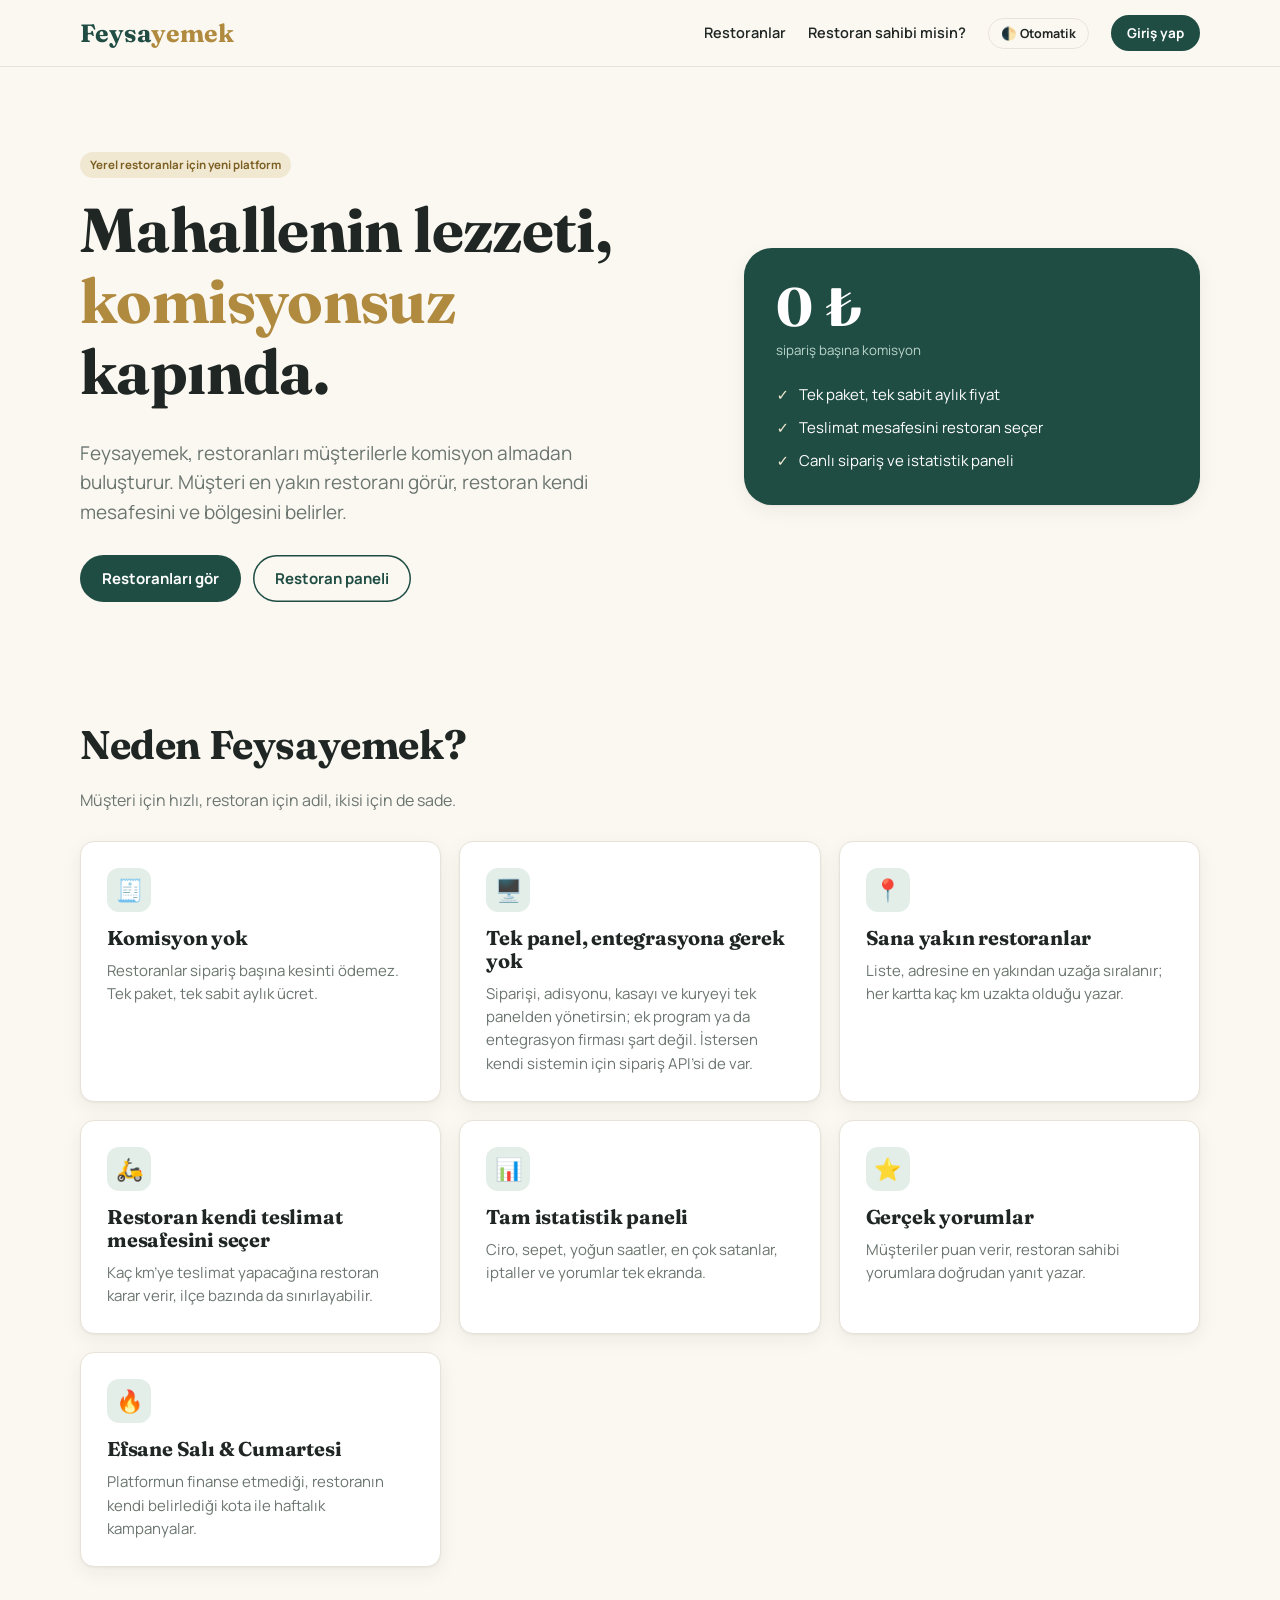
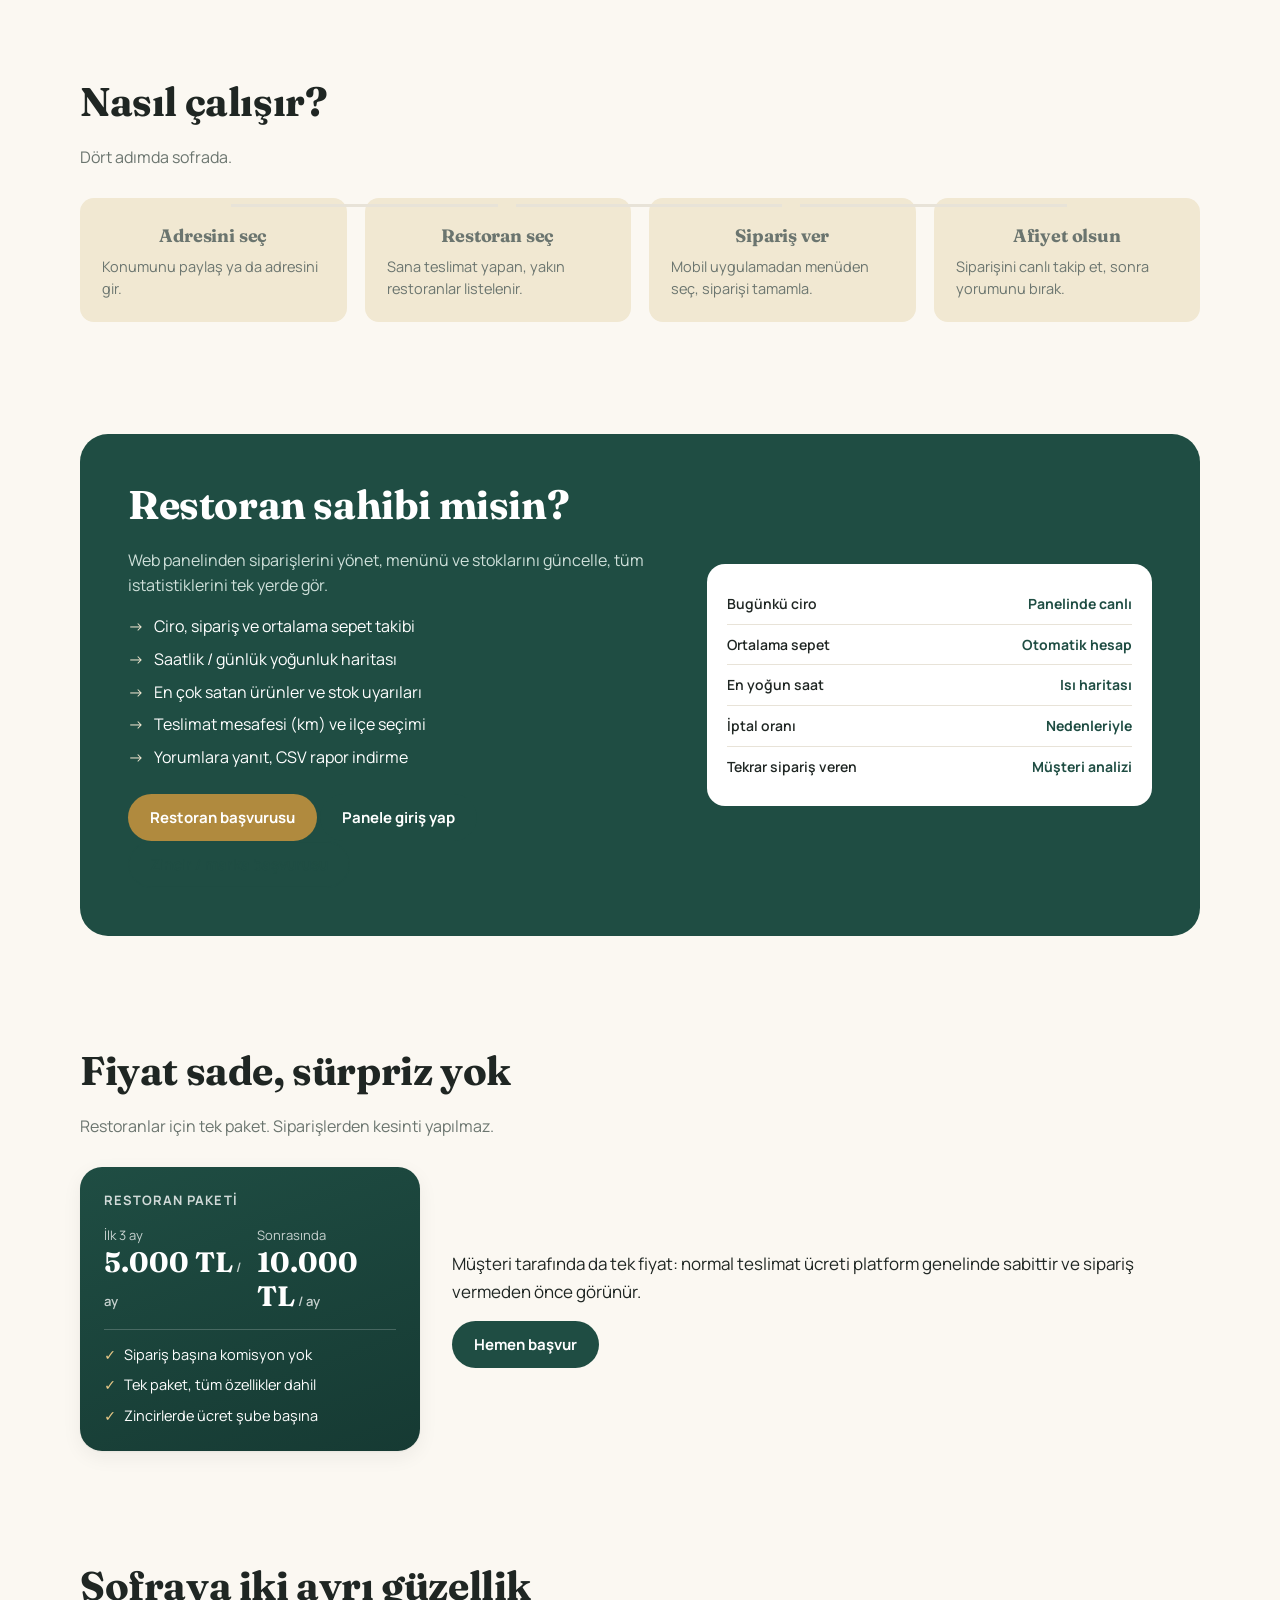
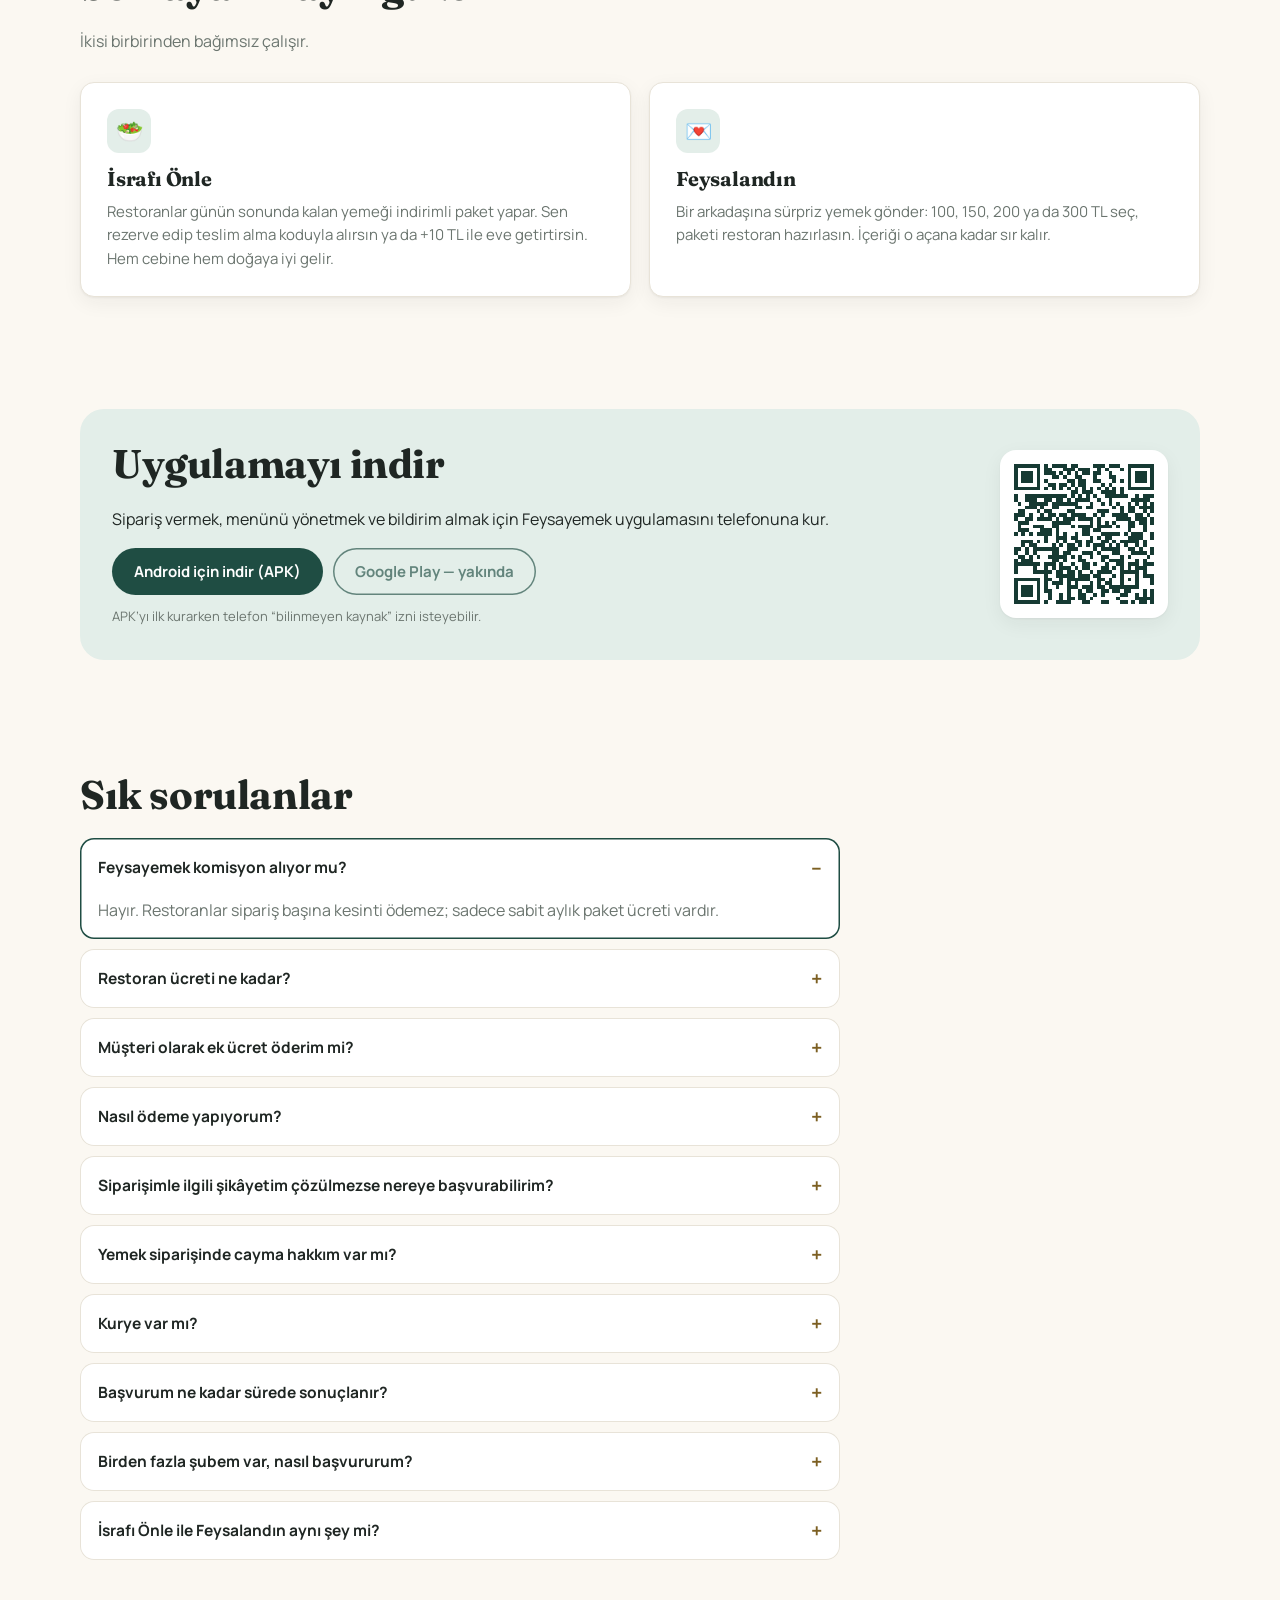
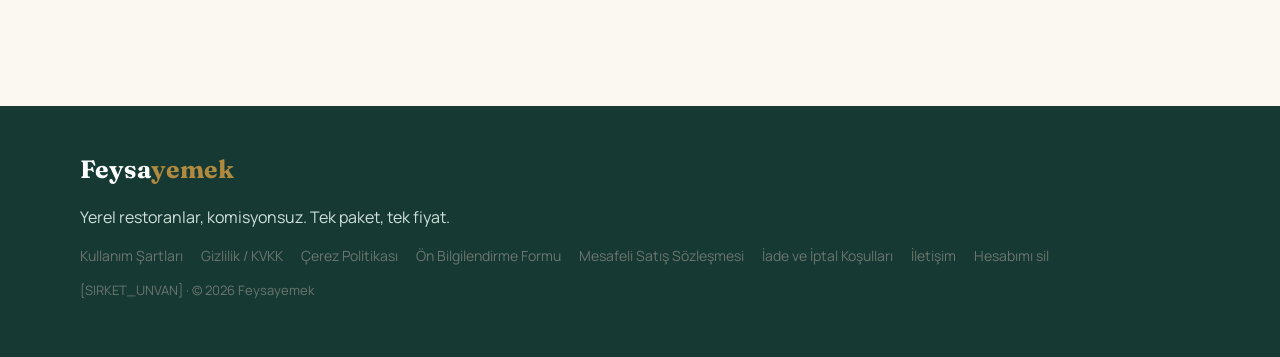
==== index.html @ 0e9f3011 "Web panel: parca parca yukleme Co-Authored-By: Claude Opus 5.5 <noreply@anthropic.com>  Claude-Sessi" ====
<!doctype html>
<html lang="tr">
  <head>
    <meta charset="utf-8" />
    <meta name="viewport" content="width=device-width, initial-scale=1" />
    <title>Feysayemek — Yerel lezzetler, komisyonsuz</title>
    <meta name="description" content="Feysayemek: restoranlar için sabit aylık ücret, komisyon yok. Müşteriler için yakındaki restoranlar." />
    <meta name="theme-color" content="#1f4d43" />
    <link rel="icon" type="image/svg+xml" href="./favicon.svg" />
    <link rel="apple-touch-icon" href="./apple-touch-icon.png" />
    <meta property="og:type" content="website" />
    <meta property="og:site_name" content="Feysayemek" />
    <meta property="og:locale" content="tr_TR" />
    <meta property="og:title" content="Feysayemek — Yerel lezzetler, komisyonsuz" />
    <meta property="og:description" content="Mahallenin lezzeti komisyonsuz kapında. Restoranlar için tek paket, müşteriler için yakındaki restoranlar." />
    <meta property="og:image" content="https://feyzuu1903-oss.github.io/feysayemek-panel/og-image.png" />
    <meta property="og:image:width" content="1200" />
    <meta property="og:image:height" content="630" />
    <meta name="twitter:card" content="summary_large_image" />
    <meta name="twitter:title" content="Feysayemek — Yerel lezzetler, komisyonsuz" />
    <meta name="twitter:image" content="https://feyzuu1903-oss.github.io/feysayemek-panel/og-image.png" />
    <link rel="preconnect" href="https://fonts.googleapis.com" />
    <link rel="preconnect" href="https://fonts.gstatic.com" crossorigin />
    <link href="https://fonts.googleapis.com/css2?family=Fraunces:opsz,wght@9..144,500;9..144,700&family=Manrope:wght@400;500;600;700;800&display=swap" rel="stylesheet" />
    <script type="module" crossorigin src="./assets/index-Dxkh_3RK.js"></script>
    <link rel="stylesheet" crossorigin href="./assets/index-C914vkE7.css">
  </head>
  <body>
    <div id="root"></div>
    <script>try{var m=localStorage.getItem('fy_theme_mode_v1');if(m==='light'||m==='dark')document.documentElement.setAttribute('data-theme',m);}catch(e){}</script>
  </body>
</html>
---- assets/index-C914vkE7.css ----
:root{--green: #1f4d43;--green-dark: #163a33;--green-soft: #e3eee9;--gold: #b08a3e;--gold-soft: #f1e8d2;--bg: #fbf8f2;--surface: #ffffff;--ink: #1f2623;--muted: #6b756f;--line: #e8e3d8;--danger: #993c1d;--danger-soft: #f7e4dd;--ok: #2f6b4f;--track: #efece4;--gold-text: #7c5f22;--header-bg: rgba(251, 248, 242, .88);--ghost: #1f4d43;--radius: 14px;--shadow: 0 1px 2px rgba(31, 38, 35, .05), 0 6px 20px rgba(31, 38, 35, .06);color-scheme:light}:root[data-theme=dark]{--green: #2f7f69;--green-dark: #1d4a3d;--green-soft: #21393a;--gold: #d2ae62;--gold-soft: #3a3220;--bg: #12181a;--surface: #1b2326;--ink: #ecefec;--muted: #9aa7a4;--line: #33403f;--danger: #d4604d;--danger-soft: #3c2421;--ok: #4fa67f;--track: #2a3639;--gold-text: #e6c786;--header-bg: rgba(18, 24, 26, .88);--ghost: #7fc4ad;--shadow: 0 1px 2px rgba(0, 0, 0, .3), 0 6px 20px rgba(0, 0, 0, .35);color-scheme:dark}@media(prefers-color-scheme:dark){:root:not([data-theme=light]):not([data-theme=dark]){--green: #2f7f69;--green-dark: #1d4a3d;--green-soft: #21393a;--gold: #d2ae62;--gold-soft: #3a3220;--bg: #12181a;--surface: #1b2326;--ink: #ecefec;--muted: #9aa7a4;--line: #33403f;--danger: #d4604d;--danger-soft: #3c2421;--ok: #4fa67f;--track: #2a3639;--gold-text: #e6c786;--header-bg: rgba(18, 24, 26, .88);--ghost: #7fc4ad;--shadow: 0 1px 2px rgba(0, 0, 0, .3), 0 6px 20px rgba(0, 0, 0, .35);color-scheme:dark}}.theme-btn{background:transparent;border:1.5px solid var(--line);color:var(--ink);border-radius:999px;padding:6px 12px;font:700 12.5px Manrope,sans-serif;cursor:pointer}.theme-btn:hover{background:var(--green-soft)}*{box-sizing:border-box}html,body{margin:0}body{font-family:Manrope,system-ui,sans-serif;background:var(--bg);color:var(--ink);line-height:1.55;-webkit-font-smoothing:antialiased}h1,h2,h3{font-family:Fraunces,Georgia,serif;font-weight:700;line-height:1.15;margin:0 0 .5em;letter-spacing:-.01em}a{color:inherit;text-decoration:none}.container{width:min(1120px,100% - 32px);margin-inline:auto}.center-note{padding:80px 16px;text-align:center;color:var(--muted)}.btn{display:inline-flex;align-items:center;justify-content:center;gap:8px;border:0;cursor:pointer;background:var(--green);color:#fff;font:700 15px Manrope,sans-serif;padding:13px 22px;border-radius:999px;transition:background .15s,transform .15s}.btn:hover{background:var(--green-dark)}.btn:active{transform:translateY(1px)}.btn:disabled{opacity:.55;cursor:default}.btn-sm{padding:9px 16px;font-size:13.5px}.btn-ghost{background:transparent;color:var(--ghost);box-shadow:inset 0 0 0 1.5px var(--ghost)}.btn-ghost:hover{background:var(--green-soft)}.btn-gold{background:var(--gold)}.btn-gold:hover{background:#967530}.btn-danger{background:var(--danger)}input,select,textarea{font:500 14.5px Manrope,sans-serif;padding:11px 14px;border:1.5px solid var(--line);border-radius:10px;background:var(--surface);color:var(--ink);width:100%}input:focus,select:focus,textarea:focus{outline:2px solid var(--green);outline-offset:0;border-color:transparent}label{display:block;font-size:12.5px;font-weight:700;color:var(--muted);margin:14px 0 6px}.site-header{position:sticky;top:0;z-index:20;background:var(--header-bg);-webkit-backdrop-filter:blur(10px);backdrop-filter:blur(10px);border-bottom:1px solid var(--line)}.site-header .bar{display:flex;align-items:center;justify-content:space-between;height:66px}.site-header nav{display:flex;align-items:center;gap:22px;font-weight:600;font-size:14.5px}.site-header nav a:not(.btn):hover{color:var(--green)}.site-header nav a.active{color:var(--green)}.logo{font-family:Fraunces,serif;font-weight:700;font-size:25px;color:var(--ghost)}.logo span{color:var(--gold)}.site-footer{margin-top:90px;padding:44px 0;background:var(--green-dark);color:#cfe0da}.site-footer .logo{color:#fff}.hero{padding:84px 0 64px;display:grid;grid-template-columns:1.15fr .85fr;gap:48px;align-items:center}.hero h1{font-size:clamp(38px,5.4vw,62px)}.hero h1 em{font-style:normal;color:var(--gold)}.hero p.lead{font-size:19px;color:var(--muted);max-width:540px}.hero .cta{display:flex;gap:12px;flex-wrap:wrap;margin-top:28px}.hero-card{background:var(--green);color:#fff;border-radius:28px;padding:32px;box-shadow:var(--shadow)}.hero-card .big{font-family:Fraunces,serif;font-size:54px;font-weight:700;line-height:1}.hero-card small{color:#bcd5cc;display:block;margin-top:6px}.hero-card ul{list-style:none;padding:0;margin:22px 0 0;display:grid;gap:10px;font-size:15px}.hero-card li:before{content:"✓";color:var(--gold-soft);margin-right:10px;font-weight:800}.section{padding:56px 0}.section h2{font-size:clamp(28px,3.4vw,40px)}.section .sub{color:var(--muted);max-width:620px;margin-bottom:28px}.features{display:grid;grid-template-columns:repeat(3,1fr);gap:18px}.feature{background:var(--surface);border-radius:var(--radius);padding:26px;box-shadow:var(--shadow);border:1px solid var(--line)}.feature .ico{width:44px;height:44px;border-radius:12px;background:var(--green-soft);display:grid;place-items:center;font-size:22px;margin-bottom:14px}.feature h3{font-size:20px}.feature p{margin:0;color:var(--muted);font-size:15px}.steps{display:grid;grid-template-columns:repeat(4,1fr);gap:18px;counter-reset:s}.step{position:relative;padding:22px;background:var(--gold-soft);border-radius:var(--radius)}.step:before{counter-increment:s;content:counter(s);font-family:Fraunces,serif;font-size:34px;font-weight:700;color:var(--gold)}.step h3{font-size:18px;margin-top:6px}.step p{margin:0;font-size:14.5px;color:var(--muted)}.owner{background:var(--green);color:#fff;border-radius:28px;padding:48px;display:grid;grid-template-columns:1.1fr .9fr;gap:36px;align-items:center}.owner h2{color:#fff}.owner p{color:#cfe0da}.owner ul{list-style:none;padding:0;margin:0 0 24px;display:grid;gap:8px}.owner li:before{content:"→";color:var(--gold-soft);margin-right:10px}.owner .stats-mock{background:var(--surface);color:var(--ink);border-radius:18px;padding:20px}.owner .stats-mock .row{display:flex;justify-content:space-between;padding:9px 0;border-bottom:1px solid var(--line);font-weight:600;font-size:14px}.owner .stats-mock .row:last-child{border:0}.owner .stats-mock b{color:var(--green)}.page-head{padding:44px 0 20px}.page-head h1{font-size:clamp(30px,4vw,44px)}.filters{display:flex;gap:10px;flex-wrap:wrap;margin-bottom:14px;align-items:center}.filters .search{max-width:320px}.chip{border:1.5px solid var(--line);background:var(--surface);border-radius:999px;padding:8px 15px;font:600 13.5px Manrope;cursor:pointer;color:var(--ink)}.chip.on{background:var(--green);color:#fff;border-color:var(--green)}.grid-cards{display:grid;grid-template-columns:repeat(auto-fill,minmax(290px,1fr));gap:20px;margin-top:18px}.rcard{background:var(--surface);border-radius:var(--radius);overflow:hidden;border:1px solid var(--line);box-shadow:var(--shadow);transition:transform .15s;display:block}.rcard:hover{transform:translateY(-3px)}.rcard .photo{aspect-ratio:16/10;background:linear-gradient(135deg,var(--green-soft),var(--gold-soft));display:grid;place-items:center;font-size:46px;position:relative;overflow:hidden}.rcard .photo img{width:100%;height:100%;object-fit:cover;position:absolute;inset:0}.rcard .body{padding:16px 18px 18px}.rcard h3{font-size:20px;margin:0 0 4px}.rcard .meta{color:var(--muted);font-size:13.5px;display:flex;gap:12px;flex-wrap:wrap}.badge{display:inline-block;font-size:11.5px;font-weight:700;padding:4px 10px;border-radius:999px;background:var(--green-soft);color:var(--green)}.badge.gold{background:var(--gold-soft);color:var(--gold-text)}.badge.red{background:var(--danger-soft);color:var(--danger)}.badge.grey{background:var(--track);color:var(--muted)}.empty{color:var(--muted);padding:30px 0;text-align:center}.notice{background:var(--gold-soft);color:var(--gold-text);padding:12px 16px;border-radius:10px;font-size:14px;margin:10px 0}.notice.err{background:var(--danger-soft);color:var(--danger)}.rhero{padding:34px 0 18px;display:flex;gap:24px;align-items:center;flex-wrap:wrap}.rhero .photo{width:140px;height:140px;border-radius:22px;background:var(--green-soft);display:grid;place-items:center;font-size:56px;overflow:hidden}.rhero .photo img{width:100%;height:100%;object-fit:cover}.menu-cat{margin-top:28px}.menu-item{display:flex;justify-content:space-between;gap:18px;padding:16px 0;border-bottom:1px solid var(--line)}.menu-item h4{margin:0 0 3px;font-size:16px}.menu-item p{margin:0;color:var(--muted);font-size:14px}.price{font-weight:800;color:var(--green);white-space:nowrap}.menu-item img{width:84px;height:84px;object-fit:cover;border-radius:12px}.cta-box{background:var(--green);color:#fff;border-radius:var(--radius);padding:22px 24px;margin:22px 0;display:flex;justify-content:space-between;align-items:center;gap:16px;flex-wrap:wrap}.cta-box p{margin:0;color:#cfe0da}.auth-wrap{min-height:70vh;display:grid;place-items:center;padding:40px 16px}.auth-card{width:min(430px,100%);background:var(--surface);border-radius:20px;padding:34px;box-shadow:var(--shadow);border:1px solid var(--line)}.auth-card h1{font-size:28px}.auth-card .btn{width:100%;margin-top:20px}.linkish{background:none;border:0;color:var(--green);font-weight:700;cursor:pointer;margin-top:16px;font-family:inherit;font-size:14px}.panel{display:grid;grid-template-columns:250px 1fr;min-height:100vh}.sidebar{background:var(--green-dark);color:#cfe0da;padding:24px 16px;position:sticky;top:0;height:100vh;overflow-y:auto;display:flex;flex-direction:column}.sidebar .logo{color:#fff;padding:0 10px 22px;display:block}.sidebar nav{display:grid;gap:4px}.sidebar nav a{padding:11px 14px;border-radius:10px;font-weight:600;font-size:14.5px;display:flex;gap:10px;align-items:center}.sidebar nav a:hover{background:#ffffff12}.sidebar nav a.active{background:#ffffff24;color:#fff}.sidebar .foot{margin-top:auto;font-size:13px;padding:0 10px}.sidebar .foot button{margin-top:10px}.panel-main{padding:28px clamp(16px,3vw,40px) 60px;min-width:0}.panel-top{display:flex;justify-content:space-between;align-items:center;gap:12px;flex-wrap:wrap;margin-bottom:22px}.panel-top h1{font-size:30px;margin:0}.panel-top .sub{color:var(--muted);font-size:14px}.seg{display:inline-flex;background:var(--surface);border:1.5px solid var(--line);border-radius:999px;padding:3px}.seg button{border:0;background:transparent;padding:7px 15px;border-radius:999px;font:700 13px Manrope;cursor:pointer;color:var(--muted)}.seg button.on{background:var(--green);color:#fff}.kpis{display:grid;grid-template-columns:repeat(auto-fill,minmax(200px,1fr));gap:14px;margin-bottom:18px}.kpi{background:var(--surface);border:1px solid var(--line);border-radius:var(--radius);padding:18px 20px;box-shadow:var(--shadow)}.kpi .v{font-family:Fraunces,serif;font-size:30px;font-weight:700;color:var(--green);line-height:1.1}.kpi .l{font-size:12.5px;font-weight:700;color:var(--muted);margin-top:6px}.kpi .d{font-size:12px;margin-top:4px;font-weight:700}.kpi .d.up{color:var(--ok)}.kpi .d.down,.kpi.warn .v{color:var(--danger)}.cards{display:grid;grid-template-columns:repeat(12,1fr);gap:16px}.card{background:var(--surface);border:1px solid var(--line);border-radius:var(--radius);padding:20px;box-shadow:var(--shadow);grid-column:span 6;min-width:0}.card.w12{grid-column:span 12}.card.w8{grid-column:span 8}.card.w4{grid-column:span 4}.card h3{font-size:18px;margin-bottom:14px;display:flex;justify-content:space-between;align-items:baseline;gap:8px}.card h3 small{font:600 12px Manrope;color:var(--muted)}.chart-box{height:260px}.list-row{display:flex;justify-content:space-between;gap:12px;padding:9px 0;border-bottom:1px solid var(--line);font-size:14px}.list-row:last-child{border:0}.bar-row{margin:12px 0}.bar-row .top{display:flex;justify-content:space-between;font-size:13.5px;font-weight:600;margin-bottom:5px;gap:10px}.bar-row .track{height:8px;background:var(--track);border-radius:99px;overflow:hidden}.bar-row .fill{height:100%;background:var(--green);border-radius:99px}.bar-row .fill.gold{background:var(--gold)}.table{width:100%;border-collapse:collapse;font-size:14px}.table th{text-align:left;font-size:12px;color:var(--muted);font-weight:700;padding:8px 10px;border-bottom:1.5px solid var(--line)}.table td{padding:12px 10px;border-bottom:1px solid var(--line);vertical-align:top}.table-wrap{overflow-x:auto}.status{font-weight:800;font-size:12.5px;padding:4px 10px;border-radius:999px;background:var(--track);display:inline-block}.heat{display:grid;grid-template-columns:46px repeat(24,1fr);gap:3px;font-size:10px;color:var(--muted)}.heat .c{aspect-ratio:1;border-radius:4px;background:var(--track)}.heat .lab{display:flex;align-items:center;font-weight:700}.heat .hl{text-align:center}.toggle{position:relative;width:44px;height:25px;background:#cfcbbf;border-radius:99px;border:0;cursor:pointer;transition:background .15s;flex:none}.toggle:after{content:"";position:absolute;top:3px;left:3px;width:19px;height:19px;border-radius:50%;background:#fff;transition:transform .15s}.toggle.on{background:var(--green)}.toggle.on:after{transform:translate(19px)}.inline{display:flex;gap:10px;align-items:center;flex-wrap:wrap}.inline input{max-width:200px}.reply{background:var(--green-soft);border-radius:10px;padding:10px 14px;margin-top:8px;font-size:14px}@media(max-width:900px){.hero,.owner,.features,.steps,.panel{grid-template-columns:1fr}.sidebar{position:static;height:auto;flex-direction:row;flex-wrap:wrap;align-items:center;gap:8px;padding:12px}.sidebar .logo{padding:0 8px 0 0}.sidebar nav{display:flex;flex-wrap:wrap}.sidebar .foot{margin:0 0 0 auto}.card,.card.w8,.card.w4{grid-column:span 12}.site-header nav a:not(.btn){display:none}}@media print{.sidebar,.panel-top .inline,.site-header,.site-footer,.no-print{display:none!important}.panel{display:block!important}.panel-main{padding:0!important;margin:0!important}.card,.kpi{break-inside:avoid;box-shadow:none!important}body{background:#fff!important}}.loc-map{touch-action:pan-y;height:260px;border-radius:12px;overflow:hidden;border:1px solid var(--border, #e3e8e5)}.loc-grid{display:grid;grid-template-columns:repeat(auto-fit,minmax(160px,1fr));gap:0 12px}.loc-grid .search{max-width:none;width:100%}.legal{padding:28px 0 56px;max-width:820px}.legal-tabs{display:flex;flex-wrap:wrap;gap:8px;margin-bottom:22px}.legal-tabs a{padding:7px 14px;border-radius:999px;background:var(--surface);box-shadow:inset 0 0 0 1px var(--line);color:var(--ink);text-decoration:none;font-weight:600;font-size:13.5px}.legal-tabs a.on{background:var(--green);color:#fff;box-shadow:none}.legal h1{margin:0 0 8px}.legal h2{font-size:19px;margin:26px 0 8px}.legal p,.legal li{line-height:1.7;color:var(--ink)}.legal .lead{color:var(--muted)}.legal-company{width:100%;border-collapse:collapse;margin-top:8px}.legal-company th,.legal-company td{text-align:left;padding:9px 12px;border-bottom:1px solid var(--line);font-size:14.5px}.legal-company th{width:38%;color:var(--muted);font-weight:600}.legal-company td.todo{color:var(--gold-text);background:var(--gold-soft);font-weight:700;letter-spacing:.02em}.legal-note{margin-top:30px;font-size:13px;color:var(--muted)}.foot-links{display:flex;flex-wrap:wrap;gap:6px 18px;margin:12px 0 8px}.foot-links a{color:var(--muted);text-decoration:none;font-size:14px}.foot-links a:hover{color:var(--ink);text-decoration:underline}.foot-small{font-size:13px;color:var(--muted)}.apply{display:grid;grid-template-columns:minmax(0,1fr) 320px;gap:32px;padding:32px 0 56px;align-items:start}.apply-main{max-width:640px}.apply .input{margin-bottom:8px}.apply-row{display:grid;grid-template-columns:repeat(3,1fr);gap:10px}.apply-row label{font-size:13px;color:var(--muted);font-weight:600}.apply-terms{display:flex;gap:10px;align-items:flex-start;margin-top:10px;font-size:14px}.apply-terms input{margin-top:4px}@media(max-width:860px){.apply{grid-template-columns:1fr}}.price-card{background:linear-gradient(160deg,var(--green) 0%,var(--green-dark) 100%);color:#fff;border-radius:22px;padding:24px;box-shadow:var(--shadow)}.price-head{font:700 13px Manrope,sans-serif;letter-spacing:.08em;text-transform:uppercase;opacity:.8}.price-rows{display:grid;grid-template-columns:1fr 1fr;gap:14px;margin:16px 0}.price-rows small{display:block;opacity:.75;font-size:13px}.price-rows b{font:700 28px Fraunces,serif}.price-rows b span{font:600 13px Manrope,sans-serif;opacity:.75}.price-card ul{list-style:none;margin:0;padding:14px 0 0;border-top:1px solid rgba(255,255,255,.2);display:grid;gap:8px;font-size:14.5px}.price-card li:before{content:"✓";margin-right:8px;color:#e6c786;font-weight:800}.pricing-wrap{display:grid;grid-template-columns:340px 1fr;gap:32px;align-items:center}.pricing-text p{font-size:17px;line-height:1.6;margin:0 0 16px}@media(max-width:760px){.pricing-wrap{grid-template-columns:1fr}}.features.two{grid-template-columns:repeat(2,minmax(0,1fr))}@media(max-width:700px){.features.two{grid-template-columns:1fr}}.download{display:flex;gap:32px;align-items:center;justify-content:space-between;background:var(--green-soft);border-radius:24px;padding:32px;flex-wrap:wrap}.download>div:first-child{flex:1 1 320px}.download h2{margin-top:0}.download .cta{display:flex;gap:10px;flex-wrap:wrap;margin:14px 0 8px}.download .soon{cursor:default;opacity:.65}.hint{color:var(--muted);font-size:13px}.qr{background:#fff;padding:10px;border-radius:16px;box-shadow:var(--shadow);flex:none}.qr-img svg{display:block;width:100%;height:auto}.faq{display:grid;gap:10px;max-width:760px}.faq-item{background:var(--surface);border-radius:14px;box-shadow:inset 0 0 0 1px var(--line)}.faq-item button{width:100%;display:flex;justify-content:space-between;align-items:center;gap:12px;text-align:left;background:none;border:0;color:var(--ink);font:700 15.5px Manrope,sans-serif;padding:16px 18px;cursor:pointer}.faq-item i{font-style:normal;font-size:20px;color:var(--gold-text)}.faq-item p{margin:0;padding:0 18px 16px;color:var(--muted);line-height:1.65}.faq-item.open{box-shadow:inset 0 0 0 1.5px var(--green)}.mn-bar{position:sticky;top:0;z-index:5;background:var(--bg);padding:8px 0 10px;margin-bottom:12px}.mn-search{width:100%;max-width:420px;margin-bottom:8px}.mn-tabs{display:flex;gap:8px;overflow-x:auto;padding-bottom:4px;scrollbar-width:thin}.mn-tab{flex:none;border:1px solid var(--line);background:var(--surface);color:var(--ink);font:700 13px Manrope,sans-serif;padding:8px 14px;border-radius:999px;cursor:pointer;display:inline-flex;gap:6px;align-items:center}.mn-tab span{background:var(--track);color:var(--muted);border-radius:999px;padding:1px 8px;font-size:11px}.mn-tab.on{background:var(--green);border-color:var(--green);color:#fff}.mn-tab.on span{background:#fff;color:var(--green)}.mn-group{margin-bottom:22px}.mn-group-head{display:flex;gap:10px;align-items:center;cursor:pointer;padding:6px 2px 10px;flex-wrap:wrap}.mn-group-head b{font-size:16px}.mn-grid{display:grid;grid-template-columns:repeat(auto-fill,minmax(340px,1fr));gap:14px}.mn-card{position:relative;display:grid;grid-template-columns:96px 1fr auto;gap:12px;align-items:start;background:var(--surface);border:1px solid var(--line);border-radius:18px;padding:12px;box-shadow:var(--shadow)}.mn-card.off{background:var(--track)}.mn-card.off .mn-thumb{opacity:.55}.mn-card.sel{outline:2px solid var(--green)}.mn-check{position:absolute;top:8px;left:8px;z-index:2;width:18px;height:18px;accent-color:var(--green)}.mn-thumb{width:96px;height:96px;border-radius:16px;object-fit:cover;background:var(--track)}.mn-thumb-empty{display:flex;flex-direction:column;align-items:center;justify-content:center;border:1px dashed var(--line);color:var(--muted);font-size:22px}.mn-thumb-empty small{font-size:10px;margin-top:2px}.mn-info{min-width:0}.mn-name b{font-size:15px}.mn-desc{margin:2px 0 0;font-size:12.5px;color:var(--muted);line-height:1.4;display:-webkit-box;-webkit-line-clamp:2;-webkit-box-orient:vertical;overflow:hidden}.mn-desc-empty{font-style:italic;opacity:.8}.mn-priceline{display:flex;align-items:baseline;gap:8px;margin-top:6px}.mn-price{font-size:18px;font-weight:800;color:var(--green)}.mn-old{font-size:13px;color:var(--muted)}.mn-badges{display:flex;flex-wrap:wrap;gap:6px;margin-top:8px}.mn-badge{font-size:11px;font-weight:700;padding:3px 9px;border-radius:999px;background:var(--track);color:var(--muted);border:1px solid var(--line)}.mn-badge.tag{background:var(--green-soft);color:var(--green);border-color:transparent}.mn-badge.sale{background:var(--gold-soft);color:var(--gold-text);border-color:transparent}.mn-side{display:flex;flex-direction:column;align-items:center;gap:4px}.mn-side small{font-size:11px;font-weight:700;color:var(--muted)}.mn-side small.out{color:var(--danger)}.mn-actions{grid-column:1 / -1;display:flex;gap:6px;flex-wrap:wrap;align-items:center;border-top:1px solid var(--line);padding-top:10px}.mn-stock{width:84px;padding:7px 10px}.mn-overlay{position:fixed;inset:0;background:#00000073;z-index:50;display:flex;justify-content:flex-end}.mn-drawer{width:min(560px,100%);height:100%;background:var(--bg);display:flex;flex-direction:column;box-shadow:-8px 0 30px #00000040}.mn-drawer-head{display:flex;align-items:center;justify-content:space-between;padding:14px 18px;border-bottom:1px solid var(--line);background:var(--surface)}.mn-drawer-head h3{margin:0}.mn-drawer-body{flex:1;overflow-y:auto;padding:16px 18px}.mn-drawer-foot{display:flex;gap:10px;justify-content:flex-end;padding:14px 18px;border-top:1px solid var(--line);background:var(--surface)}.mn-sec{background:var(--surface);border:1px solid var(--line);border-radius:16px;padding:14px 16px;margin-bottom:12px}.mn-sec h4{margin:0 0 8px;font-size:12px;letter-spacing:.06em;text-transform:uppercase;color:var(--muted)}.mn-sec label{display:block;margin:10px 0 4px;font-size:12.5px;font-weight:700;color:var(--muted)}.mn-sec textarea{width:100%;font:inherit;padding:10px 12px;border-radius:10px;border:1px solid var(--line);background:var(--bg);color:var(--ink);resize:vertical}.mn-photo{width:100%;max-height:190px;object-fit:cover;border-radius:14px}.mn-photo-empty{height:120px;display:flex;align-items:center;justify-content:center;border:1px dashed var(--line);color:var(--muted)}.mn-chips{display:flex;flex-wrap:wrap;gap:8px}.mn-chip{border:1px solid var(--line);background:var(--track);color:var(--ink);font:600 13px Manrope,sans-serif;padding:7px 14px;border-radius:999px;cursor:pointer}.mn-chip.on{background:var(--green);color:#fff;border-color:var(--green)}.mn-preview{grid-template-columns:96px 1fr;box-shadow:none}@media(max-width:600px){.mn-grid{grid-template-columns:1fr}}.bell-bar{display:flex;flex-wrap:wrap;gap:8px;align-items:center;justify-content:flex-end;margin-bottom:12px}.bell-unlock{flex:1 1 280px;border:0;cursor:pointer;background:var(--gold);color:#fff;font:800 14px Manrope,sans-serif;padding:11px 16px;border-radius:12px;text-align:left;animation:bellpulse 1.6s ease-in-out infinite}.bell-pending{background:var(--danger);color:#fff;font:800 13px Manrope,sans-serif;padding:9px 14px;border-radius:999px;text-decoration:none;animation:bellpulse 1.2s ease-in-out infinite}.bell-toggle{border:1px solid var(--line);background:var(--surface);color:var(--ink);font:700 13px Manrope,sans-serif;padding:9px 14px;border-radius:999px;cursor:pointer}.bell-toggle.on{background:var(--green-soft);color:var(--green);border-color:transparent}.bell-vol{display:inline-flex;align-items:center;gap:6px;font:700 13px Manrope,sans-serif;color:var(--ink)}.bell-vol input{width:110px;accent-color:var(--green)}.bell-bar.compact .bell-vol{color:#fff}.bell-bar.compact .bell-toggle{background:#222;color:#fff;border-color:#444}.bell-bar.compact .bell-toggle.on{background:#1f4d43}@keyframes bellpulse{0%,to{transform:scale(1)}50%{transform:scale(1.025)}}@media(prefers-reduced-motion:reduce){.bell-unlock,.bell-pending{animation:none}}.nav-badge{margin-left:auto;background:var(--danger);color:#fff;font-size:11.5px;font-weight:800;min-width:20px;padding:2px 7px;border-radius:999px;text-align:center}.new-tag{margin-left:10px;background:var(--danger);color:#fff;font-size:11px;font-weight:900;letter-spacing:.5px;padding:3px 8px;border-radius:999px;vertical-align:middle}.order-new{animation:orderglow 1.6s ease-in-out infinite}@keyframes orderglow{0%,to{box-shadow:0 0 0 2px #dc262626}50%{box-shadow:0 0 0 3px var(--danger)}}.steps{display:flex;margin-top:14px}.step{flex:1;display:flex;flex-direction:column;align-items:center;position:relative;font-size:11.5px;color:var(--muted)}.step:before{content:"";position:absolute;top:6px;right:50%;width:100%;height:3px;background:var(--line)}.step:first-child:before{display:none}.step.done:before{background:var(--green)}.step .dot{width:14px;height:14px;border-radius:50%;background:var(--line);position:relative;z-index:1}.step.done .dot{background:var(--green)}.step.cur .dot{box-shadow:0 0 0 4px var(--green-soft)}.step.cur .lbl{color:var(--ink);font-weight:800}.step .lbl{margin-top:5px}@media(prefers-reduced-motion:reduce){.order-new{animation:none;box-shadow:0 0 0 2px var(--danger)}}.guide-back{position:fixed;inset:0;z-index:1000;background:#080c0d99;display:grid;place-items:center;padding:16px}.guide-box{background:var(--bg);color:var(--ink);width:min(440px,100%);max-height:100%;overflow-y:auto;border-radius:22px;padding:18px 22px 22px;box-shadow:0 20px 60px #00000059;display:flex;flex-direction:column;border:1px solid var(--line)}.guide-top{display:flex;justify-content:space-between;align-items:center;font-size:14px;min-height:28px}.guide-skip{border:0;background:transparent;color:var(--muted);font:700 14px Manrope,sans-serif;cursor:pointer}.guide-art{display:grid;place-items:center;padding:26px 0 22px}.guide-circle{width:190px;height:190px;border-radius:50%;background:var(--green-soft);display:grid;place-items:center;position:relative}.guide-big{font-size:72px;line-height:1}.guide-chip{position:absolute;background:var(--surface);border:1px solid var(--line);border-radius:12px;padding:6px 10px;font-size:12px;font-weight:700;white-space:nowrap;box-shadow:var(--shadow)}.guide-tl{top:14px;left:-22px}.guide-tr{top:24px;right:-24px}.guide-bl{bottom:26px;left:-20px}.guide-br{bottom:20px;right:-24px}.guide-where{align-self:flex-start;background:var(--green-soft);color:var(--ghost);font-size:11.5px;font-weight:800;padding:4px 10px;border-radius:999px;margin-bottom:8px}.guide-title{font-size:24px;line-height:1.2;margin:0 0 6px}.guide-text{color:var(--muted);font-size:14.5px;line-height:1.55;min-height:92px;margin:0}.guide-dots{display:flex;gap:6px;margin:14px 0;align-items:center;flex-wrap:wrap}.guide-dots i{width:7px;height:7px;border-radius:4px;background:var(--line);cursor:pointer}.guide-dots i.on{width:22px;background:var(--green)}.guide-btns{display:flex;gap:10px}.guide-next{flex:1}.guide-replay{display:inline-flex;align-items:center;gap:8px;border:0;cursor:pointer;background:var(--green-soft);color:var(--ghost);font:800 14px Manrope,sans-serif;padding:12px 16px;border-radius:12px;margin-bottom:8px}.guide-section{font-size:11.5px;font-weight:800;letter-spacing:.6px;text-transform:uppercase;color:var(--muted);margin:22px 2px 8px}.guide-list{padding:4px 0}.guide-row{display:flex;align-items:center;gap:12px;padding:11px 16px}.guide-row+.guide-row{border-top:1px solid var(--line)}.guide-ico{width:34px;height:34px;border-radius:10px;background:var(--track);display:grid;place-items:center;font-size:17px;flex:none}.guide-rt{flex:1;min-width:0}.guide-rt b{display:block;font-size:14px}.guide-rt small{color:var(--muted);font-size:12px}.guide-git{font-weight:800;font-size:13px;color:var(--ghost);flex:none;padding:6px 4px}@media(max-width:480px){.guide-tl,.guide-bl{left:-6px}.guide-tr,.guide-br{right:-6px}}.kds-root{--bg:#0b1014;--kart:#121a20;--kenar:#1f2a33;--yazi:#eef3f6;--soluk:#8a98a3;--yesil:#1fae74;--sari:#e5b23a;--kirmizi:#e5484d;position:fixed;inset:0;display:flex;flex-direction:column;background:var(--bg);color:var(--yazi);font-size:clamp(14px,1.25vw,26px);user-select:none;-webkit-user-select:none;touch-action:manipulation;overscroll-behavior:none;z-index:50}.kds-bar{display:flex;align-items:center;gap:.9em;padding:.7em 1.1em;border-bottom:1px solid var(--kenar);flex-wrap:wrap}.kds-brand{font-weight:800;font-size:1.2em}.kds-brand span{color:var(--soluk);font-weight:600;font-size:.8em;margin-left:.5em}.kds-tabs{display:flex;gap:.4em;flex-wrap:wrap}.kds-tabs b{padding:.45em .9em;border-radius:2em;background:var(--kart);border:1px solid var(--kenar);color:var(--soluk);font-size:.9em;cursor:pointer}.kds-tabs b.a{background:var(--yesil);border-color:var(--yesil);color:#fff}.kds-right{margin-left:auto;display:flex;gap:.6em;align-items:center}.kds-pill{background:var(--kart);border:1px solid var(--kenar);border-radius:.7em;padding:.4em .7em;color:var(--yazi);font-size:.85em;cursor:pointer;display:inline-flex;align-items:center;gap:.4em}.kds-vol input{width:6em}.kds-clock{font-size:1.5em;font-weight:800;font-variant-numeric:tabular-nums}.kds-body{flex:1;display:flex;min-height:0}.kds-cards{flex:1;display:grid;grid-template-columns:repeat(auto-fill,minmax(17em,1fr));gap:.8em;padding:.9em;align-content:start;overflow-y:auto}.kds-empty{grid-column:1/-1;text-align:center;margin-top:18vh;font-size:1.8em;color:var(--soluk)}.kds-card{background:var(--kart);border:2px solid var(--kenar);border-radius:1em;display:flex;flex-direction:column;overflow:hidden;cursor:pointer;transition:transform .08s,border-color .15s}.kds-card.new{border-color:var(--yesil);box-shadow:0 0 0 3px #1fae7440}.kds-card.warn{border-color:var(--sari)}.kds-card.late{border-color:var(--kirmizi)}.kds-card.armed{transform:scale(.985);box-shadow:0 0 0 4px #eef3f659}.kds-card-head{display:flex;justify-content:space-between;align-items:center;padding:.6em .8em;border-bottom:1px solid var(--kenar)}.kds-no{font-size:1.35em;font-weight:800}.kds-tag{font-size:.55em;font-weight:800;padding:.25em .5em;border-radius:.4em;background:var(--yesil);color:#fff;margin-left:.6em;vertical-align:middle}.kds-time{font-size:1.25em;font-weight:800;font-variant-numeric:tabular-nums;color:var(--yesil)}.kds-card.warn .kds-time{color:var(--sari)}.kds-card.late .kds-time{color:var(--kirmizi)}.kds-tip{font-size:.75em;color:var(--soluk);padding:.5em .8em 0;display:flex;gap:.4em;flex-wrap:wrap;align-items:center}.kds-chip{border:1px solid var(--kenar);border-radius:1em;padding:.1em .6em}.kds-chip.done{color:var(--yesil);border-color:var(--yesil)}.kds-items{padding:.5em .8em;flex:1}.kds-item-name{font-size:1.1em;font-weight:700;margin:.3em 0}.kds-item-name i{font-style:normal;display:inline-block;min-width:1.9em;color:var(--yesil)}.kds-item small{display:block;font-size:.8em;color:var(--soluk);font-weight:500;margin:-.1em 0 .25em 2.3em}.kds-item small.rm{color:var(--kirmizi)}.kds-note{margin:0 .8em .6em;padding:.45em .6em;border-radius:.6em;background:#e5b23a21;color:var(--sari);font-size:.8em;font-weight:600}.kds-hint{text-align:center;font-size:.7em;color:var(--soluk);padding:.55em;border-top:1px solid var(--kenar)}.kds-card.armed .kds-hint{color:var(--yazi);font-weight:700}.kds-sum{width:15em;border-left:1px solid var(--kenar);padding:.9em;overflow-y:auto}.kds-sum h4{font-size:.75em;color:var(--soluk);text-transform:uppercase;letter-spacing:.5px;margin-bottom:.6em}.kds-sum-row{display:flex;justify-content:space-between;font-size:1.05em;font-weight:700;padding:.5em 0;border-bottom:1px solid var(--kenar)}.kds-sum-row b{color:var(--yesil);font-size:1.2em}.kds-foot{display:flex;gap:1.2em;align-items:center;padding:.55em 1.1em;border-top:1px solid var(--kenar);font-size:.8em;color:var(--soluk);flex-wrap:wrap}.kds-foot b{color:var(--yazi)}.kds-off{color:var(--sari);font-weight:700}.kds-link{background:none;border:0;color:var(--soluk);text-decoration:underline;font-size:1em;cursor:pointer}.kds-undo{position:absolute;left:50%;bottom:3.2em;transform:translate(-50%);background:#1c2832;border:1px solid var(--kenar);border-radius:1em;padding:.7em 1.2em;display:flex;gap:1.2em;align-items:center;font-weight:700;box-shadow:0 8px 30px #00000080}.kds-undo button{background:var(--yesil);border:0;color:#fff;font-weight:800;border-radius:.6em;padding:.4em 1em;cursor:pointer;font-size:1em}.kds-pair{align-items:center;justify-content:center}.kds-pair-box{width:min(30em,92vw);text-align:center;padding:1.6em}.kds-pair-box h1{font-size:1.5em;margin:.3em 0}.kds-soft{color:var(--soluk);line-height:1.5}.kds-soft.small{font-size:.8em;margin-top:1em}.kds-soft a{color:var(--soluk)}.kds-err{color:var(--kirmizi);font-weight:700;margin-top:.8em}.kds-code{display:flex;gap:.5em;justify-content:center;margin:1.2em 0}.kds-code b{width:2.2em;height:2.7em;border-radius:.6em;border:2px solid var(--kenar);display:grid;place-items:center;font-size:1.6em;font-weight:800;background:var(--kart)}.kds-code b.cur{border-color:var(--yesil)}.kds-code-input{position:absolute;opacity:0;pointer-events:none;width:1px;height:1px}.kds-big{margin-top:1em;background:var(--yesil);color:#fff;border:0;border-radius:.8em;padding:.9em 1.6em;font-size:1.2em;font-weight:800;cursor:pointer}@media(max-width:760px){.kds-sum{display:none}}.adisyon-overlay{position:fixed;inset:0;background:#0006;z-index:60;display:flex;justify-content:flex-end}.adisyon-panel{width:min(520px,100%);height:100%;overflow:auto;background:var(--bg);padding:16px;display:flex;flex-direction:column;gap:12px;box-shadow:-8px 0 30px #00000040}.adisyon-head{display:flex;align-items:center;gap:8px;flex-wrap:wrap}.adisyon-panel h4,.report-box h4{font-size:12px;color:var(--muted);text-transform:uppercase;letter-spacing:.5px;margin:0 0 8px}.adisyon-sum>div:not(h4){display:flex;justify-content:space-between;gap:12px;padding:4px 0}.adisyon-sum .ind{color:#14935f}.adisyon-sum .tot{border-top:1px solid var(--line);margin-top:4px;padding-top:8px;font-size:18px;font-weight:800}.report-grid{display:grid;grid-template-columns:repeat(auto-fit,minmax(150px,1fr));gap:10px;margin-bottom:12px}.report-grid .card{padding:12px 16px}.report-grid b{font-size:20px}.report-table{width:100%;border-collapse:collapse}.report-table th,.report-table td{text-align:left;padding:7px 8px;border-bottom:1px solid var(--line);font-size:14px}.nav-group{font-size:11px;text-transform:uppercase;letter-spacing:.06em;opacity:.55;margin:14px 12px 4px;font-weight:700}.adm-bars{display:flex;align-items:flex-end;gap:4px;padding-top:18px;overflow-x:auto}.adm-col{flex:1;min-width:14px;display:flex;flex-direction:column;justify-content:flex-end;align-items:center;height:100%;position:relative}.adm-col i{font-style:normal;font-size:11px;font-weight:700;min-height:14px}.adm-col .adm-bar{width:100%;background:var(--green);border-radius:5px 5px 0 0}.adm-col span{font-size:10.5px;color:var(--muted);height:16px;margin-top:4px;white-space:nowrap}.adm-meter{height:8px;background:var(--track);border-radius:9px;overflow:hidden;margin-top:4px}.adm-meter b{display:block;height:100%;background:var(--green)}.adm-tag{display:inline-block;font-size:11.5px;padding:2px 8px;border-radius:99px;font-weight:700;background:var(--track);color:var(--ink)}.adm-tag.r{background:#fbe6e3;color:#c0392b}.adm-tag.y{background:#fdf1dc;color:#b7791f}.adm-overlay{position:fixed;inset:0;background:#0000006b;z-index:60;display:flex;justify-content:flex-end}.adm-overlay.adm-center{justify-content:center;align-items:center;padding:16px;z-index:70}.adm-drawer{width:min(720px,100%);height:100%;background:var(--bg);border-left:1px solid var(--line);display:flex;flex-direction:column;box-shadow:-8px 0 30px #0000002e}.adm-drawer-head{display:flex;justify-content:space-between;align-items:flex-start;gap:12px;padding:18px 20px;border-bottom:1px solid var(--line);background:var(--surface)}.adm-drawer-head h2{margin:0;font-size:22px}.adm-drawer-body{padding:16px 20px 40px;overflow-y:auto;flex:1}.adm-modal{background:var(--surface);border-radius:var(--radius);border:1px solid var(--line);padding:22px;width:min(460px,100%);box-shadow:var(--shadow)}.adm-modal h3{margin:0 0 8px}.adm-modal-actions{display:flex;justify-content:flex-end;gap:10px;margin-top:14px}.adm-lbl{display:block;font-size:12.5px;font-weight:700;color:var(--muted);margin:10px 0 4px}.adm-tabs{display:flex;gap:6px;flex-wrap:wrap;margin:0 0 14px}.adm-row2{display:grid;grid-template-columns:1fr 1fr;gap:10px}.adm-diff{display:grid;grid-template-columns:130px 1fr 1fr;gap:6px 12px;font-size:13.5px;align-items:start}.adm-diff .old{background:var(--danger-soft);border-radius:8px;padding:6px 9px;word-break:break-word}.adm-diff .new{background:var(--green-soft);border-radius:8px;padding:6px 9px;word-break:break-word}.adm-click tbody tr{cursor:pointer}.adm-click tbody tr:hover{background:var(--green-soft)}.adm-tag.g{background:var(--green-soft);color:var(--green)}@media(max-width:640px){.adm-row2,.adm-diff{grid-template-columns:1fr}}.mn-menu-wrap{position:relative}.mn-pop{position:absolute;right:0;top:calc(100% + 6px);z-index:20;min-width:230px;background:var(--surface);border:1px solid var(--line);border-radius:14px;box-shadow:var(--shadow);padding:6px;display:flex;flex-direction:column}.mn-pop button{text-align:left;background:none;border:0;color:var(--ink);font:700 14px Manrope,sans-serif;padding:11px 12px;border-radius:10px;cursor:pointer}.mn-pop button:hover{background:var(--green-soft)}.mn-more{width:100%;display:flex;justify-content:space-between;align-items:center;background:var(--surface);border:1px solid var(--line);border-radius:14px;padding:13px 16px;color:var(--ink);font:700 14px Manrope,sans-serif;cursor:pointer}.mn-cat{background:var(--surface);border:1px solid var(--line);border-radius:16px;margin-bottom:12px;overflow:hidden}.mn-cat-head{display:flex;align-items:center;gap:10px;padding:12px 16px;cursor:pointer;flex-wrap:wrap}.mn-cat-head b{font-size:16px}.mn-item{display:flex;align-items:center;gap:12px;padding:10px 16px;border-top:1px solid var(--line);cursor:pointer;flex-wrap:wrap}.mn-item:hover{background:var(--green-soft)}.mn-item.off .mn-mini{opacity:.5}.mn-item.sel{outline:2px solid var(--green);outline-offset:-2px}.mn-mini{width:46px;height:46px;border-radius:10px;object-fit:cover;background:var(--track);flex:none}.mn-mini-empty{display:flex;align-items:center;justify-content:center;font-size:20px}.mn-item-t{flex:1;min-width:0}.mn-item-t b{display:block;font-size:15px}.mn-item-t small{color:var(--muted);font-size:12.5px;display:block;white-space:nowrap;overflow:hidden;text-overflow:ellipsis}.mn-item-pr{font-weight:800;font-size:15px}.mn-item-tools{display:flex;gap:6px;align-items:center;flex-wrap:wrap;width:100%;padding-left:58px}.cat-strip{position:sticky;top:67px;z-index:15;display:flex;gap:8px;overflow-x:auto;padding:10px 0;margin:0 -4px;background:var(--bg);border-bottom:1px solid var(--line);scrollbar-width:none}.cat-strip::-webkit-scrollbar{display:none}.cat-tab{flex:none;border:0;background:var(--track);color:var(--ink);font:700 14px Manrope,sans-serif;padding:8px 16px;border-radius:999px;cursor:pointer;white-space:nowrap}.cat-tab.on{background:var(--green);color:#fff}.kds-cards{display:flex;flex-direction:column;gap:.55em}.kds-row{display:flex;align-items:center;gap:1em;background:var(--kart);border:2px solid var(--kenar);border-radius:.8em;padding:.75em 1em;cursor:pointer;-webkit-user-select:none;user-select:none;transition:transform .08s,border-color .15s}.kds-row:active{transform:scale(.995)}.kds-row.new{border-color:var(--yesil)}.kds-row.warn{border-color:var(--sari)}.kds-row.late{border-color:var(--kirmizi)}.kds-row.armed{outline:3px solid var(--yazi)}.kds-row .kds-no{min-width:4.2em}.kds-row .kds-time{min-width:3.6em}.kds-row.warn .kds-time{color:var(--sari)}.kds-row.late .kds-time{color:var(--kirmizi)}.kds-line{flex:1;font-size:1.15em;line-height:1.45}.kds-line .rm{color:var(--kirmizi);font-weight:900}.kds-line .ex{color:var(--yesil);font-weight:600}.kds-line .nt{color:var(--sari);font-weight:600}.kds-sep{color:var(--soluk)}.kds-meta{font-size:.8em;color:var(--soluk);display:flex;gap:.4em;align-items:center;flex-wrap:wrap;justify-content:flex-end;max-width:30%}.kds-arm{color:var(--yazi);font-weight:700}.iq{border:1px solid var(--kenar,#e7e3dc);border-radius:12px;padding:12px;margin-top:12px}.iq h5{margin:14px 0 6px;font-size:.9em}.iq-row{display:flex;gap:6px;align-items:center;flex-wrap:wrap;margin-top:6px}.iq-row input{flex:1;min-width:120px}.iq-line{display:flex;align-items:center;gap:8px;padding:5px 0;border-bottom:1px solid var(--kenar,#e7e3dc)}.iq-line span:first-child{flex:1}.iq-p{font-weight:700;color:var(--yesil,#1f5c4a)}.iq-x{background:none;border:0;color:#c62828;font-weight:800;cursor:pointer}.mn-chip.iq-rm{background:#fdecea;color:#c62828;border-color:#f3c4bf}.mn-chip.iq-add{border-style:dashed}.iq-side{border:1px solid var(--kenar,#e7e3dc);border-radius:10px;padding:8px;margin-bottom:8px}.panel.panel-tn{display:block}.tn{position:sticky;top:0;z-index:40;background:var(--card,#fff);color:var(--text,#17201c);border-bottom:1px solid var(--line,#e4e8e6);box-shadow:0 2px 10px #0000000d}.tn-row{display:flex;align-items:center;gap:10px;padding:8px 18px;flex-wrap:wrap}.tn-logo{color:var(--green-dark);font-weight:900;font-size:19px;margin-right:4px;text-decoration:none}.tn-name{font-weight:700;font-size:14px}.tn-branch{border:1px solid var(--line,#e4e8e6);border-radius:9px;padding:6px 8px;font-weight:700;background:var(--card,#fff);color:inherit}.tn-nav{display:flex;gap:2px;padding:0 14px;overflow-x:auto}.tn-b{background:none;border:0;border-bottom:3px solid transparent;color:var(--muted,#6b7a73);font:inherit;font-weight:700;font-size:14.5px;padding:11px 14px;cursor:pointer;text-decoration:none;white-space:nowrap;display:flex;align-items:center;gap:5px}.tn-b:hover{color:var(--green-dark)}.tn-b.on{color:var(--green-dark);border-bottom-color:var(--green-dark)}.tn-sub{display:flex;gap:6px;padding:8px 18px;border-top:1px solid var(--line,#e4e8e6);background:#1f7a5c09;overflow-x:auto}.tn-sub a{display:flex;gap:6px;align-items:center;white-space:nowrap;border:1px solid var(--line,#e4e8e6);background:var(--card,#fff);color:inherit;border-radius:9px;padding:6px 12px;font-size:13px;font-weight:600;text-decoration:none}.tn-sub a:hover{border-color:var(--green-dark)}.tn-sub a.on{background:#1f7a5c1a;border-color:var(--green-dark);color:var(--green-dark)}.tn-new{font-style:normal;background:#2b8a3e;color:#fff;border-radius:4px;padding:0 5px;font-size:10px;font-weight:800}.tn-badge{background:#e0336e;color:#fff;border-radius:99px;font-size:11px;padding:1px 7px;margin-left:4px}.tn-status{margin-left:auto;display:flex;gap:6px;align-items:center;flex-wrap:wrap}.tn-pill{border:1px solid var(--line,#e4e8e6);border-radius:99px;padding:6px 12px;font-weight:700;font-size:12.5px;cursor:pointer;text-decoration:none;color:inherit;background:var(--card,#fff);font-family:inherit;display:inline-flex;align-items:center;gap:4px}.tn-pill.green{background:#ebfbee;border-color:#b2f2bb;color:#2b8a3e}.tn-pill.red{background:#fff5f5;border-color:#ffc9c9;color:#c92a2a}.tn-pill.gold{background:#e7f5ff;border-color:#a5d8ff;color:#1c7ed6}.tn-pill.pink{background:#fff0f6;border-color:#fcc2d7;color:#c2255c}.tn-pill.dark{background:#1f1a17;border-color:#1f1a17;color:#fff}.tn-me{display:flex;gap:8px;align-items:center}.panel-tn .panel-main{max-width:1400px;margin:0 auto}@media(max-width:900px){.tn-status{margin-left:0;width:100%}.tn-b{padding:10px}}.card.w6{grid-column:span 6}@media(max-width:900px){.card.w6{grid-column:span 12}}.lib-tag{display:inline-block;border-radius:6px;padding:2px 7px;font-size:11px;font-weight:800;margin-left:6px;vertical-align:middle}.lib-tag.red{background:#fff5f5;color:#c92a2a}.lib-tag.blue{background:#e7f5ff;color:#1c7ed6}.lib-tag.or{background:#fff4e6;color:#d9480f}.cc-rec{border-left:4px solid var(--green-dark)}.cc-rec h3{margin-top:0}.cc-cal{display:grid;grid-template-columns:repeat(7,1fr);gap:5px}.cc-h{font-size:12px;font-weight:800;color:var(--muted);text-align:center}.cc-d{background:var(--surface);border:1px solid var(--line);border-radius:9px;min-height:70px;padding:5px;font-size:12px;overflow:hidden}.cc-d.empty{background:transparent;border:0}.cc-d.today{border-color:var(--green-dark);box-shadow:0 0 0 1px var(--green-dark)}.cc-ev{display:block;color:#fff;border-radius:4px;padding:1px 4px;margin-top:3px;font-size:10.5px;white-space:nowrap;overflow:hidden;text-overflow:ellipsis}.pk-card{text-align:center}.pk-prev{margin:6px auto 12px;width:260px;height:150px;border-radius:18px;background:#1f7a5c;color:#fff;border:5px solid #f2b544;display:flex;flex-direction:column;align-items:center;justify-content:center;gap:4px;padding:10px;box-sizing:border-box}.pk-prev.round{width:170px;height:170px;border-radius:50%}.pk-prev b{font-size:18px;line-height:1.1}.pk-prev small{font-size:12px;opacity:.95}.pk-prev i{font-style:normal;font-weight:900}.pk-prev i span{color:#f2b544}.ord-pay{font-weight:900;letter-spacing:.3px}.ord-pref{display:inline-block;background:#fff5f5;color:#c92a2a;border-radius:6px;padding:2px 7px;font-size:11.5px;font-weight:900;margin:2px 4px 2px 0}.ord-change{display:inline-block;background:#fff4e6;color:#d9480f;border-radius:6px;padding:2px 7px;font-size:12px;font-weight:800;margin-top:3px}@media print{.fin-report .no-print,.tn{display:none!important}}.panel.panel-tn .panel-main{padding:18px 24px 60px}@media(max-width:700px){.panel.panel-tn .panel-main{padding:14px 16px 50px}}label.inline input[type=checkbox],label.inline input[type=radio]{width:auto;flex:none;margin:0}label.inline{justify-content:flex-start}.mn-drawer.ie-drawer{width:min(900px,100%)}.ie-steps{display:flex;gap:6px;padding:10px 18px;background:var(--surface);border-bottom:1px solid var(--line)}.ie-steps button{flex:1;border:1px solid var(--line);background:var(--bg);color:inherit;border-radius:10px;padding:8px;font:inherit;font-weight:700;font-size:13px;cursor:pointer}.ie-steps button.on{background:var(--green);border-color:var(--green);color:#fff}.ie-grid{flex:1;display:grid;grid-template-columns:1fr 290px;min-height:0}.ie-grid .mn-drawer-body{min-height:0}.ie-side{border-left:1px solid var(--line);padding:16px;overflow-y:auto;background:var(--surface)}.ie-only-narrow{display:none}.ie-phone{border:8px solid #1d1d1d;border-radius:28px;background:#fff;color:#17201c;padding:12px;max-width:250px;margin:0 auto;font-size:13px}.ie-ph{width:100%;height:110px;object-fit:cover;border-radius:12px;display:block;margin-bottom:8px}.ie-ph-empty{display:flex;align-items:center;justify-content:center;background:#f1f3f2;font-size:34px}.ie-n{display:block;font-size:15px}.ie-d{margin:3px 0;color:#66736d;font-size:12px}.ie-price{color:#1f7a5c;font-weight:900;margin:4px 0 6px}.ie-gl{font-size:11.5px;color:#66736d;font-weight:700;margin:8px 0 3px}.ie-opt{display:flex;justify-content:space-between;border:1px solid #e3e8e5;border-radius:8px;padding:5px 8px;margin:3px 0;font-size:12.5px}.ie-add{background:#1f7a5c;color:#fff;text-align:center;border-radius:10px;padding:8px;font-weight:800;margin-top:10px}.ie-sum{list-style:none;padding:0;margin:12px 0 0;display:grid;gap:6px;font-weight:600}.io-row{display:flex;gap:8px;align-items:center;border:1px solid var(--line);border-radius:12px;padding:10px 12px;margin-bottom:8px;background:var(--surface)}.io-ed{border:2px solid var(--green);border-radius:14px;padding:12px;margin-bottom:10px;background:var(--surface)}.io-q{margin:10px 0 4px}.io-q b{display:block;margin-bottom:4px}.io-pick{border:1px dashed var(--line);border-radius:12px;padding:10px 12px;display:grid;gap:6px}.mn-quick{display:flex;gap:8px;padding:10px 16px 14px;border-top:1px dashed var(--line);align-items:center}.mn-quick input:first-child{flex:1}.mn-quick input[type=number]{max-width:110px}.mn-copy{padding:4px 9px}.mn-health{display:flex;gap:6px;flex-wrap:wrap;align-items:center;background:var(--surface);border:1px solid var(--line);border-radius:14px;padding:10px 14px;margin-bottom:12px}@media(max-width:820px){.ie-grid{grid-template-columns:1fr}.ie-side{display:none}.ie-only-narrow{display:block;margin-bottom:10px}}
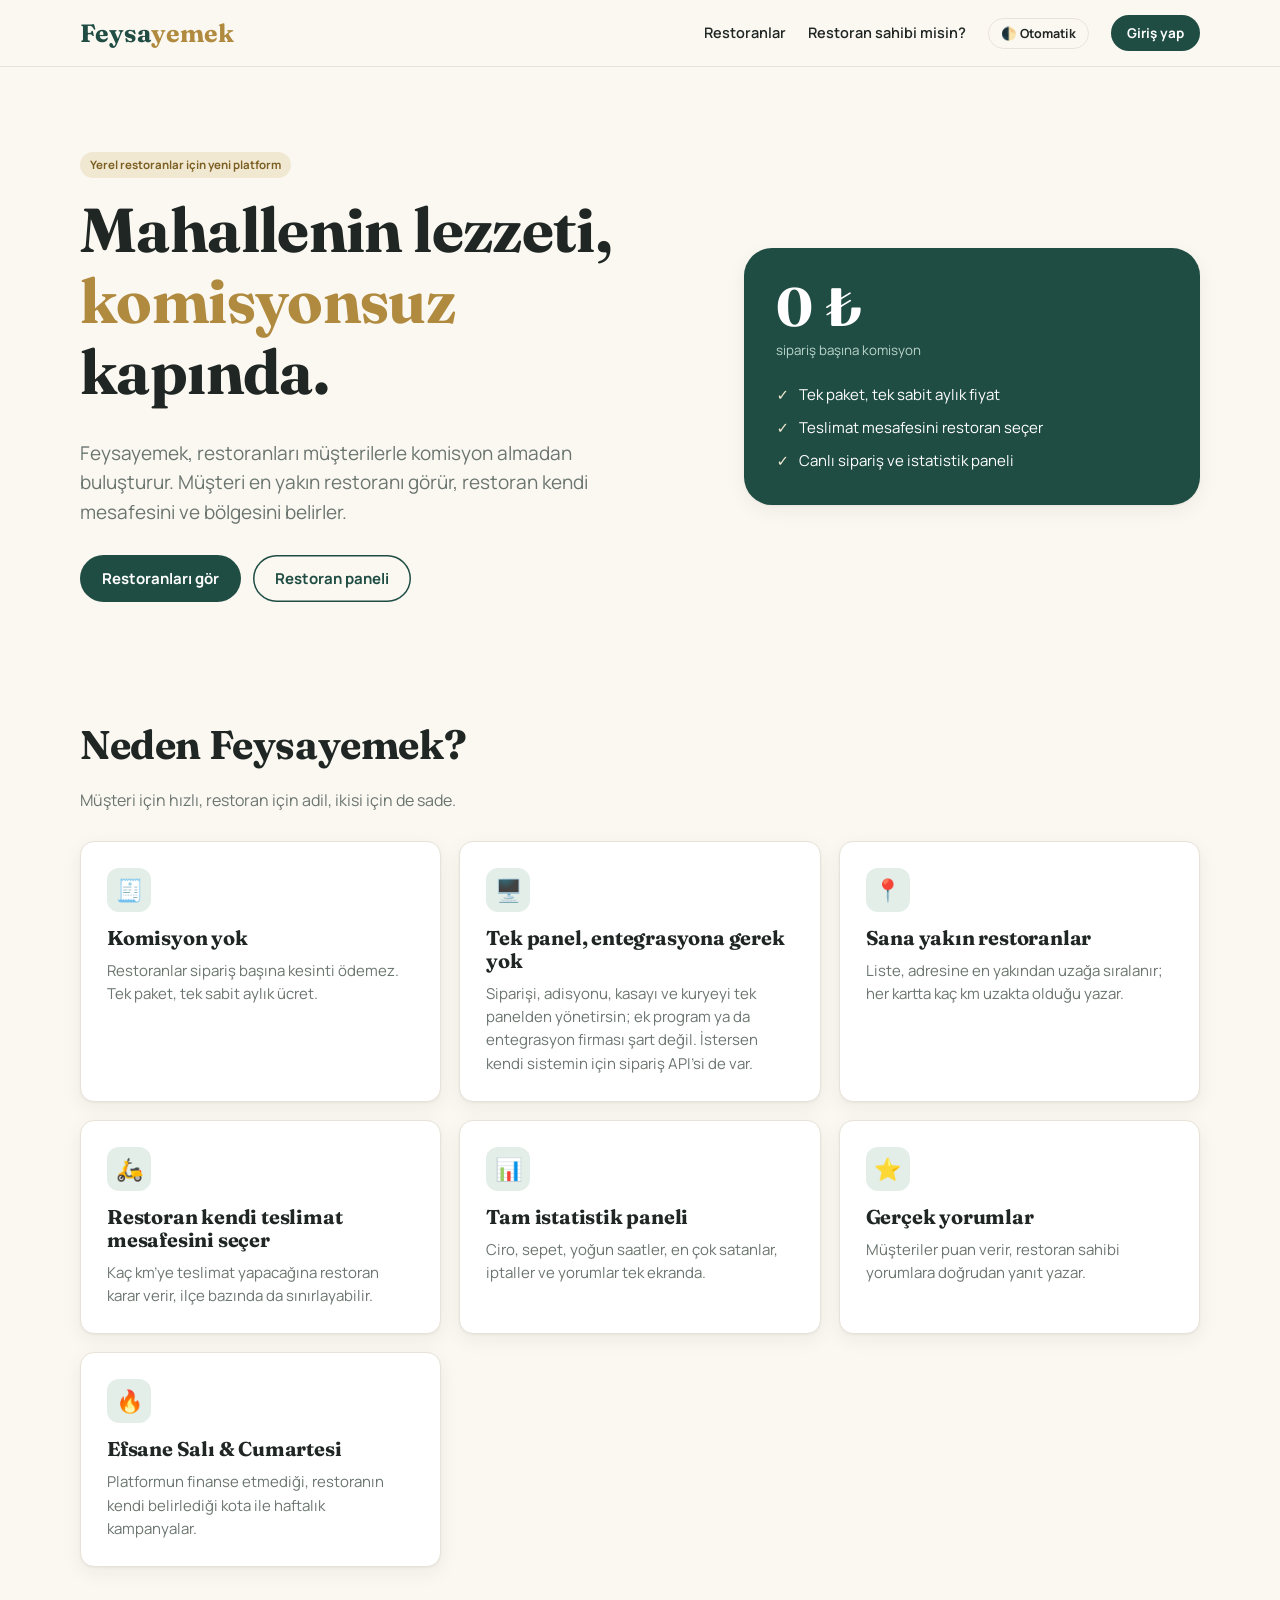
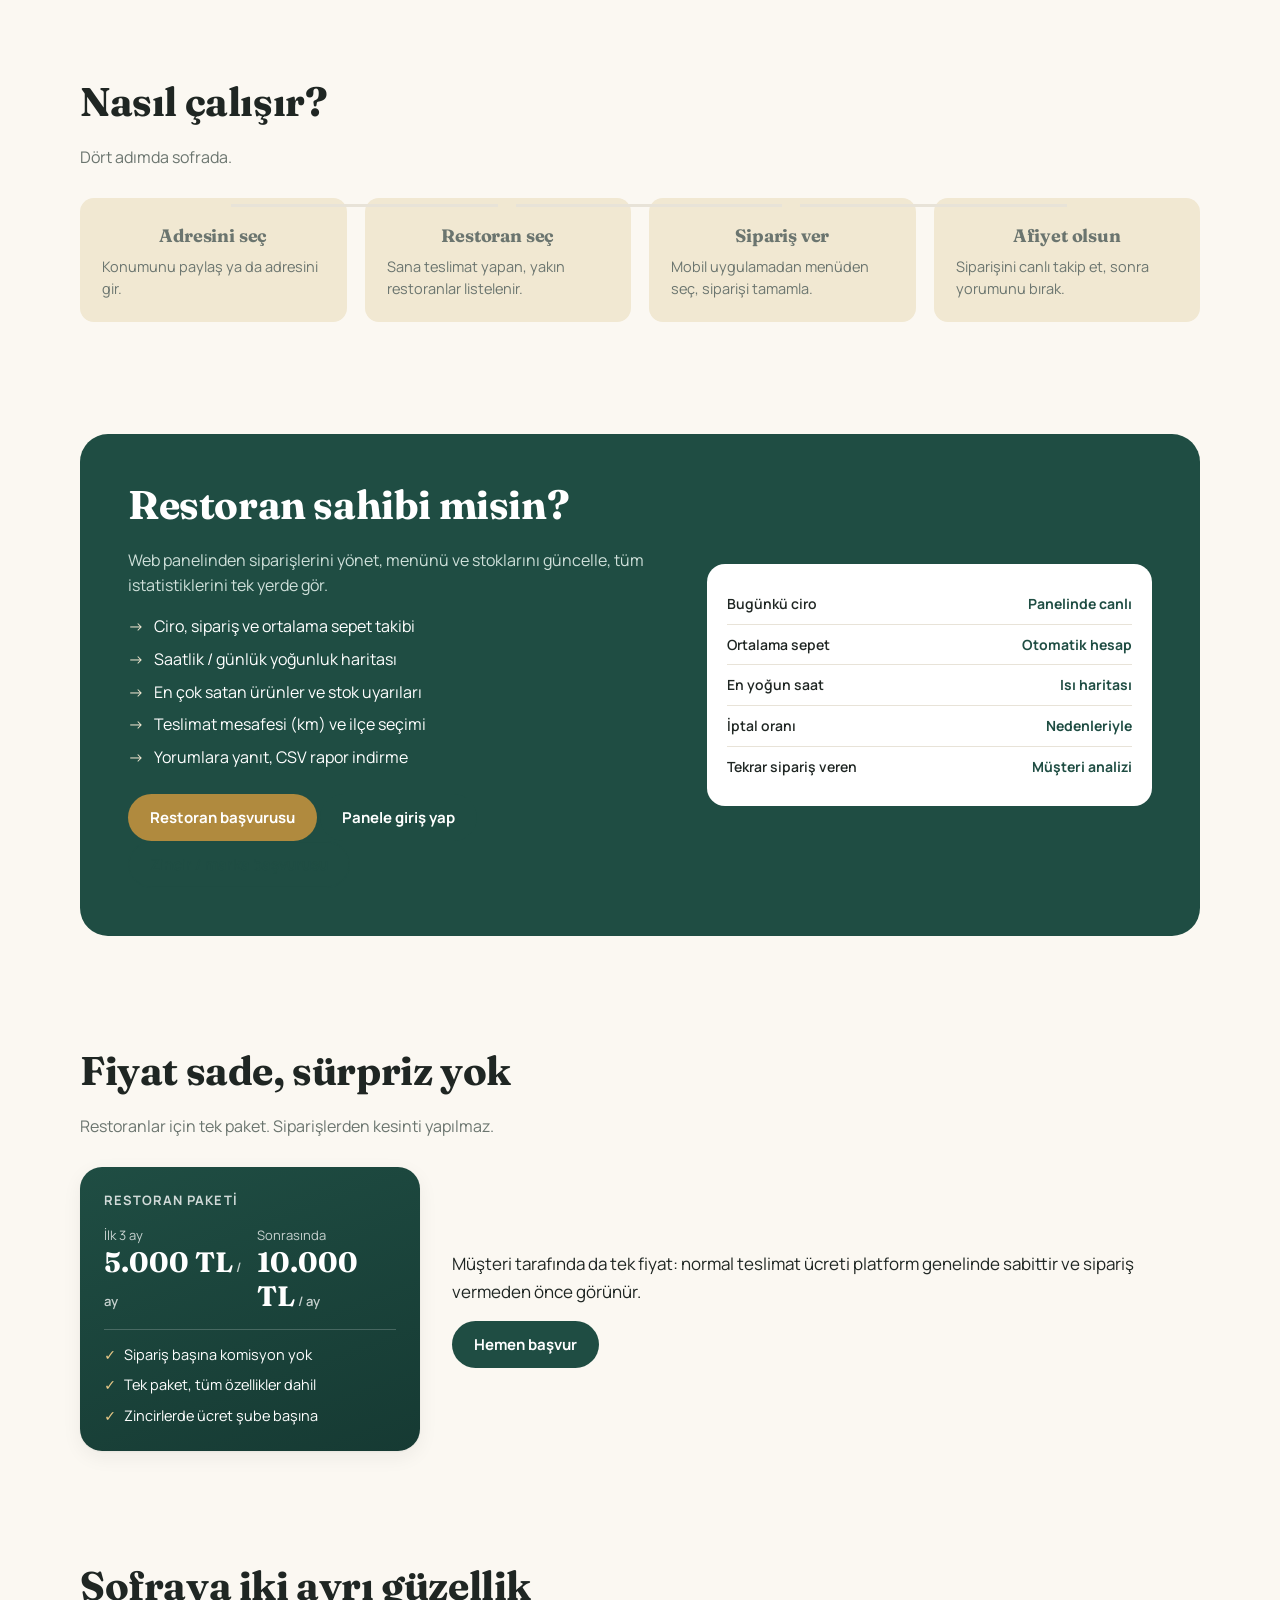
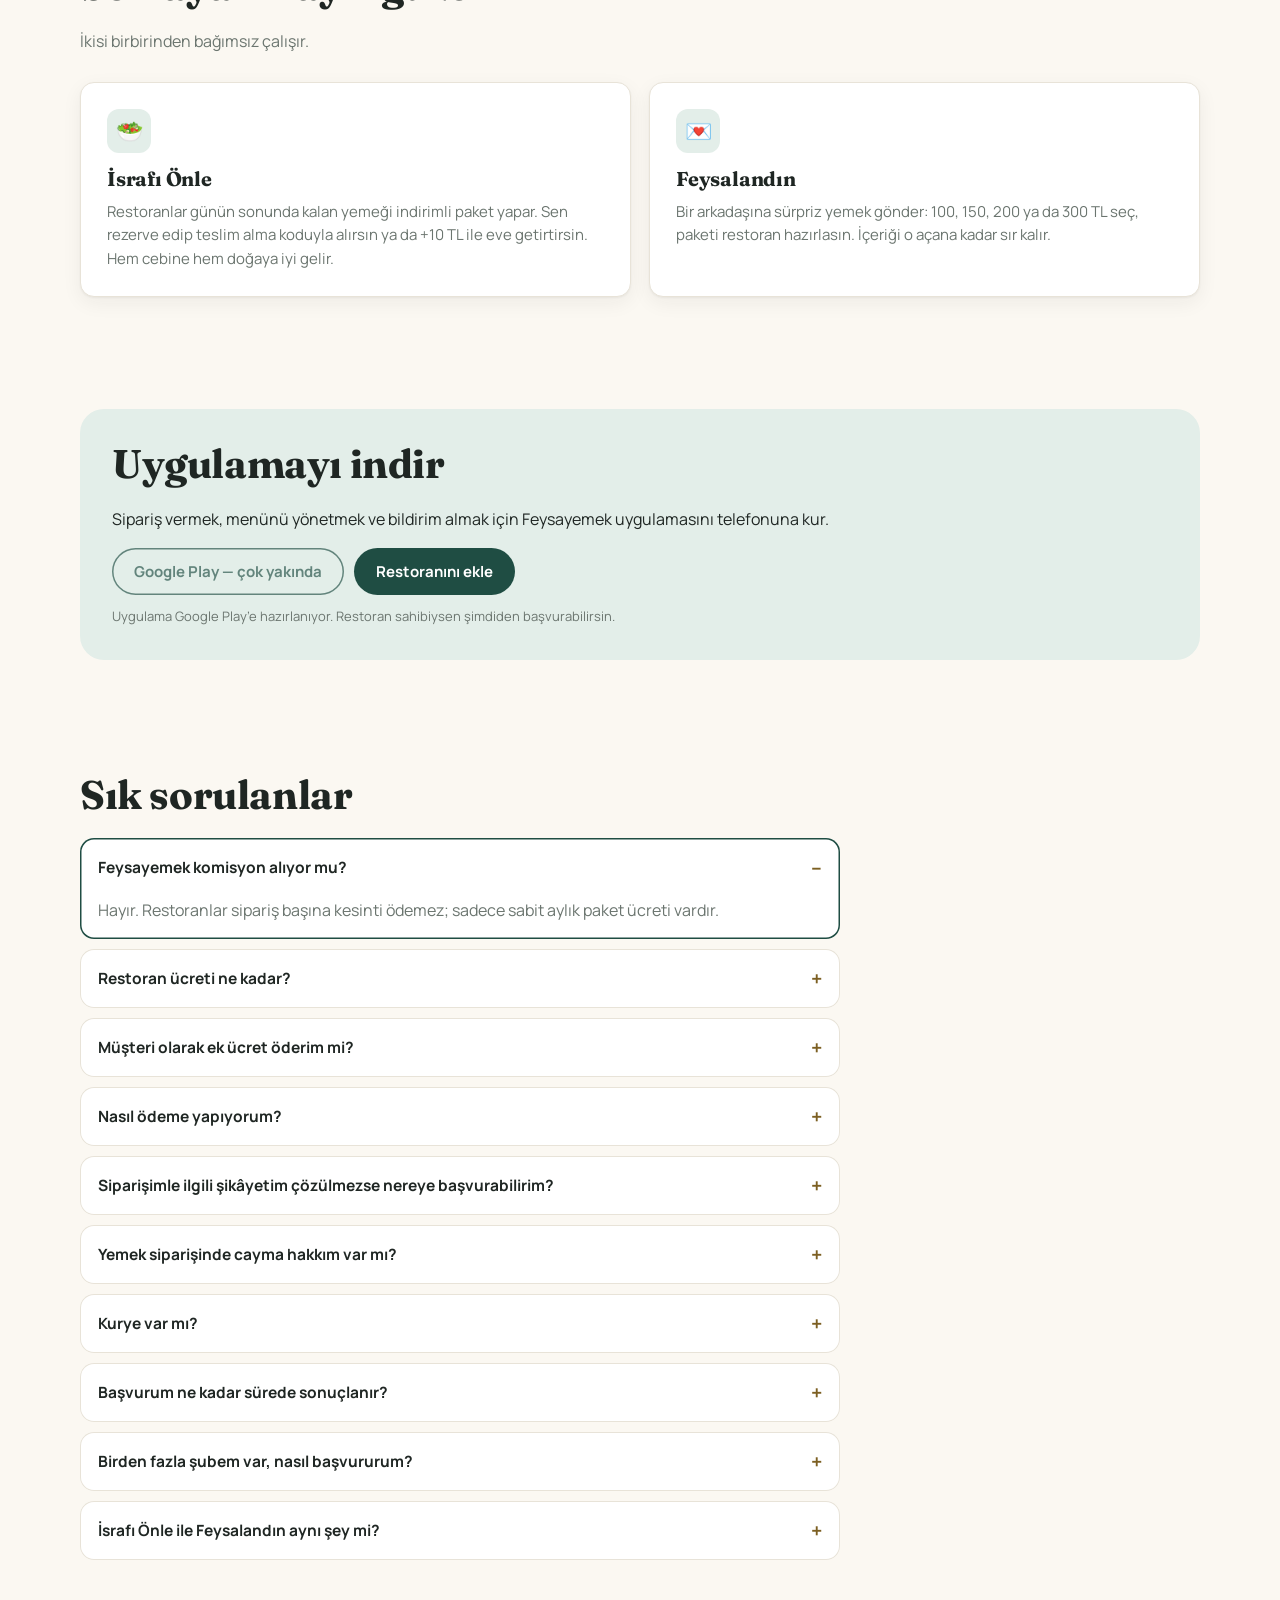
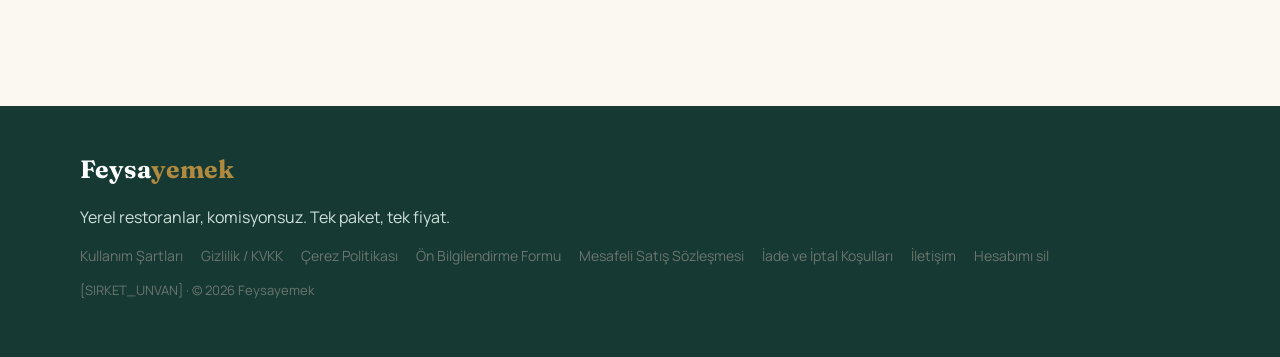
==== commit d3667255: "Web: tanitim kiti, indir bolumu, SSS Co-Authored-By: Claude Opus 5.5 <noreply@anthropic.com>" ====
--- a/index.html
+++ b/index.html
@@ -22,7 +22,7 @@
     <link rel="preconnect" href="https://fonts.googleapis.com" />
     <link rel="preconnect" href="https://fonts.gstatic.com" crossorigin />
     <link href="https://fonts.googleapis.com/css2?family=Fraunces:opsz,wght@9..144,500;9..144,700&family=Manrope:wght@400;500;600;700;800&display=swap" rel="stylesheet" />
-    <script type="module" crossorigin src="./assets/index-Dxkh_3RK.js"></script>
+    <script type="module" crossorigin src="./assets/index-Bv5vRm2C.js"></script>
     <link rel="stylesheet" crossorigin href="./assets/index-C914vkE7.css">
   </head>
   <body>
